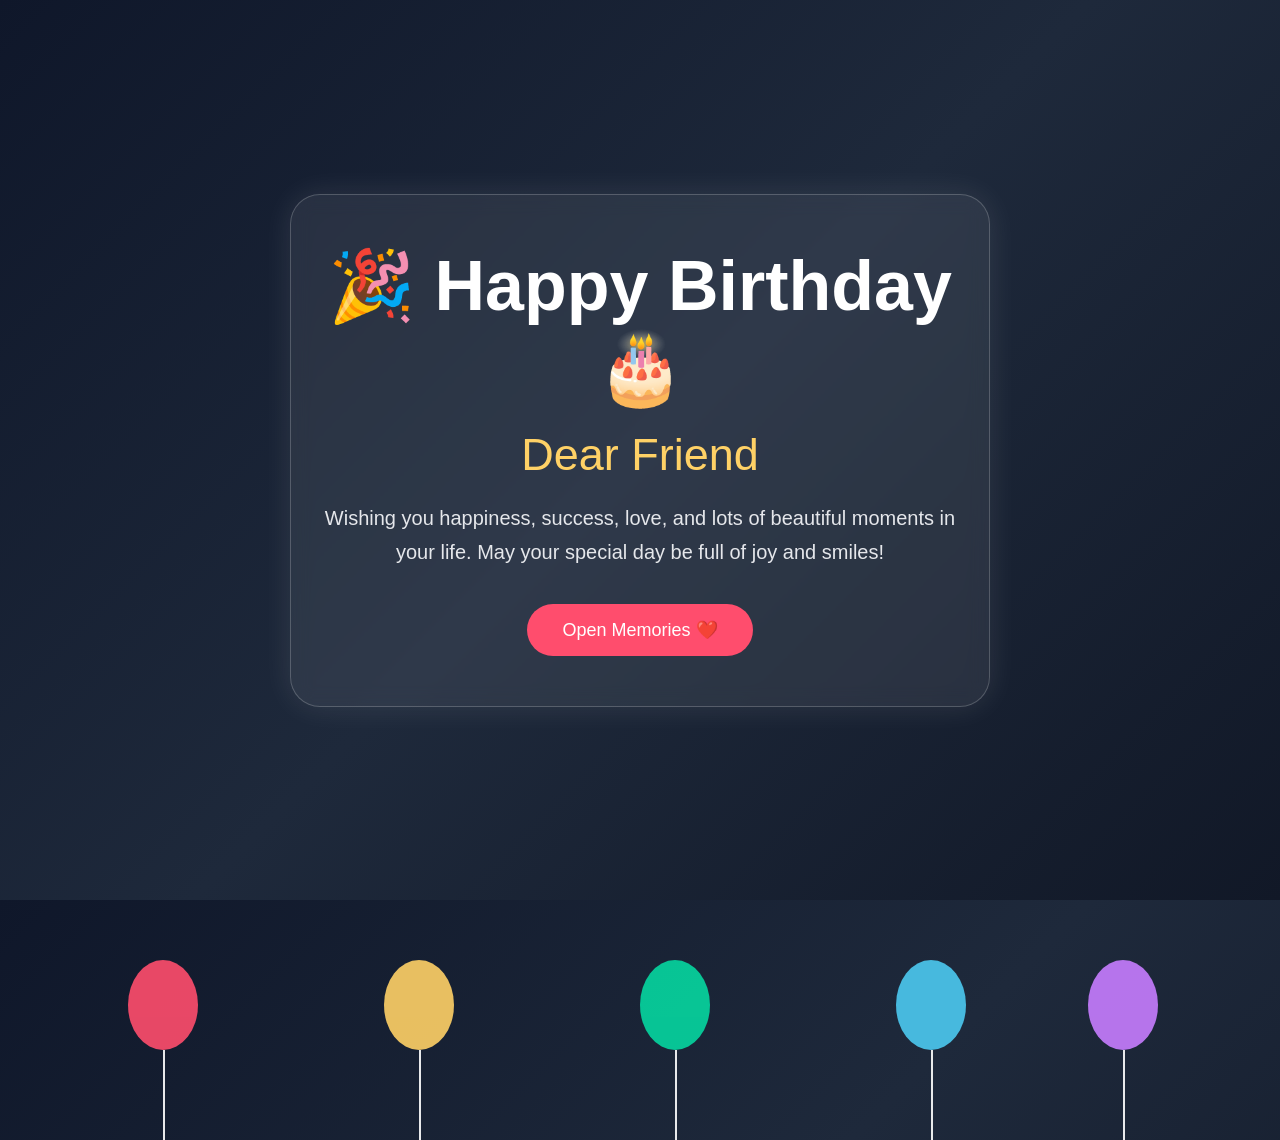
==== index.html @ 0f45ff44 "code" ====
<!DOCTYPE html>
<html lang="en">
<head>
<meta charset="UTF-8" />
<meta name="viewport" content="width=device-width, initial-scale=1.0"/>

<title>Happy Birthday</title>

<style>
*{
    margin:0;
    padding:0;
    box-sizing:border-box;
    font-family:Arial, sans-serif;
}

body{
    height:100vh;
    overflow:hidden;
    background:linear-gradient(135deg,#0f172a,#1e293b,#111827);
    display:flex;
    justify-content:center;
    align-items:center;
    position:relative;
}

/* Floating Balls */

.balloon{
    position:absolute;
    bottom:-150px;
    width:70px;
    height:90px;
    border-radius:50%;
    animation:float 12s infinite linear;
    opacity:.9;
}

.balloon::after{
    content:'';
    position:absolute;
    width:2px;
    height:90px;
    background:white;
    left:50%;
    top:90px;
}

.ball1{
    left:10%;
    background:#ff4d6d;
    animation-duration:10s;
}

.ball2{
    left:30%;
    background:#ffd166;
    animation-duration:13s;
}

.ball3{
    left:50%;
    background:#06d6a0;
    animation-duration:11s;
}

.ball4{
    left:70%;
    background:#4cc9f0;
    animation-duration:14s;
}

.ball5{
    left:85%;
    background:#c77dff;
    animation-duration:12s;
}

@keyframes float{
    0%{
        transform:translateY(0) rotate(0deg);
    }
    100%{
        transform:translateY(-120vh) rotate(360deg);
    }
}

/* Main Card */

.card{
    width:90%;
    max-width:700px;
    padding:50px 30px;
    text-align:center;
    border-radius:30px;
    background:rgba(255,255,255,0.08);
    backdrop-filter:blur(10px);
    border:1px solid rgba(255,255,255,0.2);
    box-shadow:0 0 30px rgba(255,255,255,0.1);
    z-index:10;
}

h1{
    font-size:70px;
    color:white;
    margin-bottom:20px;
    animation:glow 2s infinite alternate;
}

@keyframes glow{
    from{
        text-shadow:0 0 10px #ff4d6d;
    }
    to{
        text-shadow:
        0 0 20px #ff4d6d,
        0 0 40px #ff4d6d,
        0 0 60px #ff4d6d;
    }
}

.name{
    font-size:45px;
    color:#ffd166;
    margin-bottom:20px;
}

.message{
    color:#e5e7eb;
    font-size:20px;
    line-height:1.7;
    margin-bottom:35px;
}

button{
    padding:15px 35px;
    border:none;
    border-radius:50px;
    font-size:18px;
    cursor:pointer;
    background:#ff4d6d;
    color:white;
    transition:.3s;
}

button:hover{
    transform:scale(1.08);
    background:#ff758f;
}

/* Confetti */

.confetti{
    position:absolute;
    width:10px;
    height:10px;
    top:-20px;
    animation:fall linear forwards;
}

@keyframes fall{
    to{
        transform:translateY(110vh) rotate(720deg);
    }
}

/* Mobile */

@media(max-width:600px){

    h1{
        font-size:45px;
    }

    .name{
        font-size:30px;
    }

    .message{
        font-size:17px;
    }
}
</style>
</head>

<body>

<div class="balloon ball1"></div>
<div class="balloon ball2"></div>
<div class="balloon ball3"></div>
<div class="balloon ball4"></div>
<div class="balloon ball5"></div>

<div class="card">

    <h1>🎉 Happy Birthday 🎂</h1>

    <div class="name">Dear Friend</div>

    <div class="message">
        Wishing you happiness, success, love, and lots of beautiful moments in your life.
        May your special day be full of joy and smiles!
    </div>

   <button onclick="openPage()">
    Open Memories ❤️
</button>

</div>

<script>

function showWish(){

    alert("✨ Have an Amazing Birthday! ✨");

    createConfetti();
}

function createConfetti(){

    for(let i=0;i<150;i++){

        let confetti=document.createElement("div");

        confetti.classList.add("confetti");

        document.body.appendChild(confetti);

        let colors=[
            "#ff4d6d",
            "#ffd166",
            "#06d6a0",
            "#4cc9f0",
            "#c77dff",
            "#ffffff"
        ];

        confetti.style.background=
            colors[Math.floor(Math.random()*colors.length)];

        confetti.style.left=Math.random()*100+"vw";

        confetti.style.width=
            Math.random()*10+5+"px";

        confetti.style.height=
            Math.random()*10+5+"px";

        confetti.style.animationDuration=
            Math.random()*3+2+"s";

        setTimeout(()=>{
            confetti.remove();
        },5000);
    }
}

function openPage(){

    window.location.href = "memories.html";

}


</script>

</body>
</html>
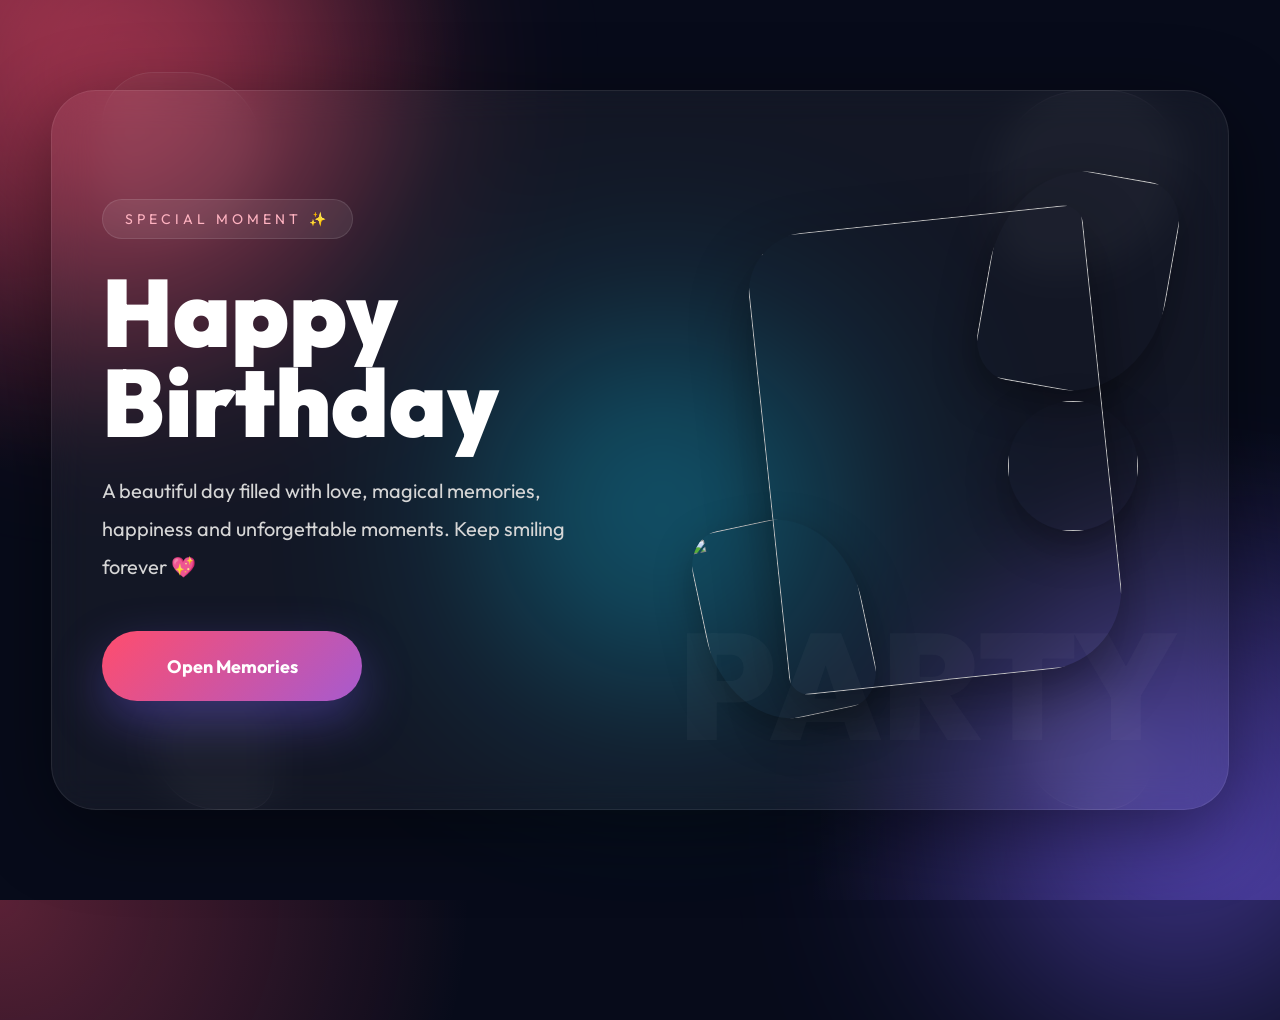
==== commit 70303c48: "update" ====
--- a/index.html
+++ b/index.html
@@ -1,267 +1,646 @@
 <!DOCTYPE html>
 <html lang="en">
 <head>
-<meta charset="UTF-8" />
-<meta name="viewport" content="width=device-width, initial-scale=1.0"/>
+<meta charset="UTF-8">
+<meta name="viewport" content="width=device-width, initial-scale=1.0">
 
 <title>Happy Birthday</title>
 
+<link href="https://fonts.googleapis.com/css2?family=Outfit:wght@300;400;500;700;900&display=swap" rel="stylesheet">
+
 <style>
+
 *{
     margin:0;
     padding:0;
     box-sizing:border-box;
-    font-family:Arial, sans-serif;
+    font-family:'Outfit',sans-serif;
 }
 
 body{
+
     height:100vh;
+
     overflow:hidden;
-    background:linear-gradient(135deg,#0f172a,#1e293b,#111827);
+
+    background:
+    radial-gradient(circle at top left,#ff4d6d55,transparent 30%),
+    radial-gradient(circle at bottom right,#7b61ff55,transparent 30%),
+    #070b1a;
+
     display:flex;
     justify-content:center;
     align-items:center;
+
     position:relative;
 }
 
-/* Floating Balls */
-
-.balloon{
+/* BACKGROUND LIGHTS */
+
+.light{
+
     position:absolute;
-    bottom:-150px;
-    width:70px;
-    height:90px;
+
     border-radius:50%;
-    animation:float 12s infinite linear;
-    opacity:.9;
-}
-
-.balloon::after{
+
+    filter:blur(120px);
+
+    opacity:.5;
+
+    animation:move 8s infinite alternate;
+}
+
+.l1{
+    width:450px;
+    height:450px;
+    background:#ff4d6d;
+    top:-150px;
+    left:-100px;
+}
+
+.l2{
+    width:400px;
+    height:400px;
+    background:#7b61ff;
+    bottom:-120px;
+    right:-100px;
+}
+
+.l3{
+    width:300px;
+    height:300px;
+    background:#00d4ff;
+    top:40%;
+    left:40%;
+}
+
+@keyframes move{
+
+    0%{
+        transform:translate(0,0);
+    }
+
+    100%{
+        transform:translate(60px,-40px);
+    }
+}
+
+/* FLOATING SHAPES */
+
+.shape{
+
+    position:absolute;
+
+    border:1px solid rgba(255,255,255,0.08);
+
+    backdrop-filter:blur(12px);
+
+    background:rgba(255,255,255,0.04);
+
+    animation:float 5s infinite ease-in-out;
+}
+
+.s1{
+
+    width:160px;
+    height:160px;
+
+    border-radius:40% 60% 65% 35%;
+
+    top:8%;
+    left:8%;
+}
+
+.s2{
+
+    width:120px;
+    height:120px;
+
+    border-radius:60% 40% 30% 70%;
+
+    bottom:10%;
+    left:12%;
+
+    animation-delay:1s;
+}
+
+.s3{
+
+    width:180px;
+    height:180px;
+
+    border-radius:55% 45% 70% 30%;
+
+    top:10%;
+    right:8%;
+
+    animation-delay:2s;
+}
+
+.s4{
+
+    width:130px;
+    height:130px;
+
+    border-radius:30% 70% 40% 60%;
+
+    bottom:10%;
+    right:10%;
+
+    animation-delay:1.5s;
+}
+
+@keyframes float{
+
+    0%,100%{
+        transform:translateY(0);
+    }
+
+    50%{
+        transform:translateY(-20px);
+    }
+}
+
+/* MAIN CONTAINER */
+
+.main{
+
+    width:92%;
+    max-width:1250px;
+
+    height:720px;
+
+    position:relative;
+
+    z-index:10;
+
+    display:flex;
+    justify-content:space-between;
+    align-items:center;
+
+    padding:50px;
+
+    border-radius:45px;
+
+    background:
+    rgba(255,255,255,0.05);
+
+    backdrop-filter:blur(18px);
+
+    border:1px solid rgba(255,255,255,0.08);
+
+    box-shadow:
+    0 20px 80px rgba(0,0,0,0.45);
+}
+
+/* LEFT CONTENT */
+
+.left{
+
+    width:48%;
+}
+
+/* SMALL TAG */
+
+.tag{
+
+    display:inline-block;
+
+    padding:10px 22px;
+
+    border-radius:50px;
+
+    background:rgba(255,255,255,0.08);
+
+    border:1px solid rgba(255,255,255,0.1);
+
+    color:#ffb3c1;
+
+    font-size:14px;
+
+    letter-spacing:4px;
+
+    margin-bottom:28px;
+}
+
+/* TITLE */
+
+h1{
+
+    font-size:95px;
+
+    line-height:.95;
+
+    color:white;
+
+    font-weight:900;
+
+    margin-bottom:25px;
+}
+
+/* MESSAGE */
+
+.message{
+
+    color:#d6d6d6;
+
+    font-size:20px;
+
+    line-height:1.9;
+
+    margin-bottom:45px;
+
+    max-width:520px;
+}
+
+/* BUTTON */
+
+button{
+
+    width:260px;
+    height:70px;
+
+    border:none;
+
+    border-radius:80px;
+
+    background:
+    linear-gradient(
+        135deg,
+        #ff4d6d,
+        #7b61ff,
+        #00d4ff
+    );
+
+    background-size:300% 300%;
+
+    animation:gradient 5s infinite;
+
+    color:white;
+
+    font-size:18px;
+
+    font-weight:700;
+
+    cursor:pointer;
+
+    transition:.4s;
+
+    position:relative;
+
+    overflow:hidden;
+
+    box-shadow:
+    0 20px 50px rgba(123,97,255,0.35);
+}
+
+@keyframes gradient{
+
+    0%{
+        background-position:0% 50%;
+    }
+
+    50%{
+        background-position:100% 50%;
+    }
+
+    100%{
+        background-position:0% 50%;
+    }
+}
+
+button::before{
+
     content:'';
+
     position:absolute;
-    width:2px;
-    height:90px;
-    background:white;
+
+    width:120px;
+    height:200%;
+
+    background:rgba(255,255,255,0.3);
+
+    top:-50%;
+    left:-140px;
+
+    transform:rotate(25deg);
+
+    transition:.7s;
+}
+
+button:hover::before{
+
+    left:140%;
+}
+
+button:hover{
+
+    transform:
+    translateY(-6px)
+    scale(1.04);
+}
+
+/* RIGHT SIDE CUSTOM IMAGE DESIGN */
+
+.right{
+
+    width:45%;
+
+    height:100%;
+
+    position:relative;
+}
+
+/* MAIN IMAGE */
+
+.main-image{
+
+    position:absolute;
+
+    width:340px;
+    height:460px;
+
+    top:50%;
     left:50%;
-    top:90px;
-}
-
-.ball1{
-    left:10%;
-    background:#ff4d6d;
-    animation-duration:10s;
-}
-
-.ball2{
-    left:30%;
-    background:#ffd166;
-    animation-duration:13s;
-}
-
-.ball3{
-    left:50%;
-    background:#06d6a0;
-    animation-duration:11s;
-}
-
-.ball4{
-    left:70%;
-    background:#4cc9f0;
-    animation-duration:14s;
-}
-
-.ball5{
-    left:85%;
-    background:#c77dff;
-    animation-duration:12s;
-}
-
-@keyframes float{
-    0%{
-        transform:translateY(0) rotate(0deg);
-    }
-    100%{
-        transform:translateY(-120vh) rotate(360deg);
-    }
-}
-
-/* Main Card */
-
-.card{
-    width:90%;
-    max-width:700px;
-    padding:50px 30px;
-    text-align:center;
-    border-radius:30px;
-    background:rgba(255,255,255,0.08);
-    backdrop-filter:blur(10px);
-    border:1px solid rgba(255,255,255,0.2);
-    box-shadow:0 0 30px rgba(255,255,255,0.1);
-    z-index:10;
-}
-
-h1{
-    font-size:70px;
-    color:white;
-    margin-bottom:20px;
-    animation:glow 2s infinite alternate;
-}
-
-@keyframes glow{
-    from{
-        text-shadow:0 0 10px #ff4d6d;
-    }
-    to{
-        text-shadow:
-        0 0 20px #ff4d6d,
-        0 0 40px #ff4d6d,
-        0 0 60px #ff4d6d;
-    }
-}
-
-.name{
-    font-size:45px;
-    color:#ffd166;
-    margin-bottom:20px;
-}
-
-.message{
-    color:#e5e7eb;
-    font-size:20px;
-    line-height:1.7;
-    margin-bottom:35px;
-}
-
-button{
-    padding:15px 35px;
-    border:none;
-    border-radius:50px;
-    font-size:18px;
-    cursor:pointer;
-    background:#ff4d6d;
-    color:white;
-    transition:.3s;
-}
-
-button:hover{
-    transform:scale(1.08);
-    background:#ff758f;
-}
-
-/* Confetti */
-
-.confetti{
+
+    transform:
+    translate(-50%,-50%)
+    rotate(-6deg);
+
+    overflow:hidden;
+
+    border-radius:
+    60px 20px 80px 20px;
+
+    box-shadow:
+    0 25px 60px rgba(0,0,0,0.4);
+
+    z-index:5;
+}
+
+.main-image img{
+
+    width:100%;
+    height:100%;
+
+    object-fit:cover;
+}
+
+/* SMALL FLOATING IMAGES */
+
+.small-img{
+
     position:absolute;
-    width:10px;
-    height:10px;
-    top:-20px;
-    animation:fall linear forwards;
-}
-
-@keyframes fall{
-    to{
-        transform:translateY(110vh) rotate(720deg);
-    }
-}
-
-/* Mobile */
-
-@media(max-width:600px){
+
+    overflow:hidden;
+
+    box-shadow:
+    0 15px 40px rgba(0,0,0,0.35);
+}
+
+.small-img img{
+
+    width:100%;
+    height:100%;
+
+    object-fit:cover;
+}
+
+/* DIFFERENT SHAPES */
+
+.i1{
+
+    width:180px;
+    height:220px;
+
+    top:30px;
+    right:10px;
+
+    border-radius:
+    50% 20% 50% 20%;
+
+    transform:rotate(10deg);
+}
+
+.i2{
+
+    width:160px;
+    height:200px;
+
+    bottom:40px;
+    left:10px;
+
+    border-radius:
+    20% 50% 20% 50%;
+
+    transform:rotate(-12deg);
+}
+
+.i3{
+
+    width:130px;
+    height:130px;
+
+    top:260px;
+    right:40px;
+
+    border-radius:50%;
+}
+
+/* BIG BACK TEXT */
+
+.back{
+
+    position:absolute;
+
+    bottom:-20px;
+    right:0;
+
+    font-size:150px;
+
+    font-weight:900;
+
+    color:rgba(255,255,255,0.03);
+
+    pointer-events:none;
+}
+
+/* MOBILE */
+
+@media(max-width:950px){
+
+    body{
+        overflow:auto;
+    }
+
+    .main{
+
+        flex-direction:column;
+
+        height:auto;
+
+        padding:25px;
+
+        margin:20px 0;
+    }
+
+    .left{
+
+        width:100%;
+
+        order:2;
+
+        margin-top:30px;
+    }
+
+    .right{
+
+        width:100%;
+
+        height:500px;
+
+        order:1;
+    }
 
     h1{
-        font-size:45px;
-    }
-
-    .name{
-        font-size:30px;
+
+        font-size:58px;
     }
 
     .message{
-        font-size:17px;
-    }
-}
+
+        font-size:16px;
+
+        line-height:1.7;
+    }
+
+    button{
+
+        width:100%;
+    }
+
+    .main-image{
+
+        width:240px;
+        height:320px;
+    }
+
+    .i1{
+
+        width:120px;
+        height:150px;
+
+        top:20px;
+    }
+
+    .i2{
+
+        width:110px;
+        height:140px;
+    }
+
+    .i3{
+
+        width:90px;
+        height:90px;
+    }
+
+    .back{
+
+        font-size:70px;
+    }
+
+}
+
 </style>
 </head>
 
 <body>
 
-<div class="balloon ball1"></div>
-<div class="balloon ball2"></div>
-<div class="balloon ball3"></div>
-<div class="balloon ball4"></div>
-<div class="balloon ball5"></div>
-
-<div class="card">
-
-    <h1>🎉 Happy Birthday 🎂</h1>
-
-    <div class="name">Dear Friend</div>
-
-    <div class="message">
-        Wishing you happiness, success, love, and lots of beautiful moments in your life.
-        May your special day be full of joy and smiles!
+<!-- LIGHTS -->
+
+<div class="light l1"></div>
+<div class="light l2"></div>
+<div class="light l3"></div>
+
+<!-- SHAPES -->
+
+<div class="shape s1"></div>
+<div class="shape s2"></div>
+<div class="shape s3"></div>
+<div class="shape s4"></div>
+
+<!-- MAIN -->
+
+<div class="main">
+
+    <!-- LEFT -->
+
+    <div class="left">
+
+        <div class="tag">
+            SPECIAL MOMENT ✨
+        </div>
+
+        <h1>
+            Happy <br>
+            Birthday
+        </h1>
+
+        <div class="message">
+
+            A beautiful day filled with love,
+            magical memories,
+            happiness and unforgettable moments.
+            Keep smiling forever 💖
+
+        </div>
+
+        <button onclick="openPage()">
+            Open Memories
+        </button>
+
     </div>
 
-   <button onclick="openPage()">
-    Open Memories ❤️
-</button>
+    <!-- RIGHT -->
+
+    <div class="right">
+
+        <!-- MAIN -->
+
+        <div class="main-image">
+            <img src="https://picsum.photos/id/1005/900/1200">
+        </div>
+
+        <!-- SMALL -->
+
+        <div class="small-img i1">
+            <img src="https://picsum.photos/id/1011/600/700">
+        </div>
+
+        <div class="small-img i2">
+            <img src="https://picsum.photos/id/1025/600/700">
+        </div>
+
+        <div class="small-img i3">
+            <img src="https://picsum.photos/id/1018/500/500">
+        </div>
+
+        <div class="back">
+            PARTY
+        </div>
+
+    </div>
 
 </div>
 
 <script>
 
-function showWish(){
-
-    alert("✨ Have an Amazing Birthday! ✨");
-
-    createConfetti();
-}
-
-function createConfetti(){
-
-    for(let i=0;i<150;i++){
-
-        let confetti=document.createElement("div");
-
-        confetti.classList.add("confetti");
-
-        document.body.appendChild(confetti);
-
-        let colors=[
-            "#ff4d6d",
-            "#ffd166",
-            "#06d6a0",
-            "#4cc9f0",
-            "#c77dff",
-            "#ffffff"
-        ];
-
-        confetti.style.background=
-            colors[Math.floor(Math.random()*colors.length)];
-
-        confetti.style.left=Math.random()*100+"vw";
-
-        confetti.style.width=
-            Math.random()*10+5+"px";
-
-        confetti.style.height=
-            Math.random()*10+5+"px";
-
-        confetti.style.animationDuration=
-            Math.random()*3+2+"s";
-
-        setTimeout(()=>{
-            confetti.remove();
-        },5000);
-    }
-}
-
 function openPage(){
 
-    window.location.href = "memories.html";
-
-}
-
+    window.location.href=
+    "memories.html";
+}
 
 </script>
 
